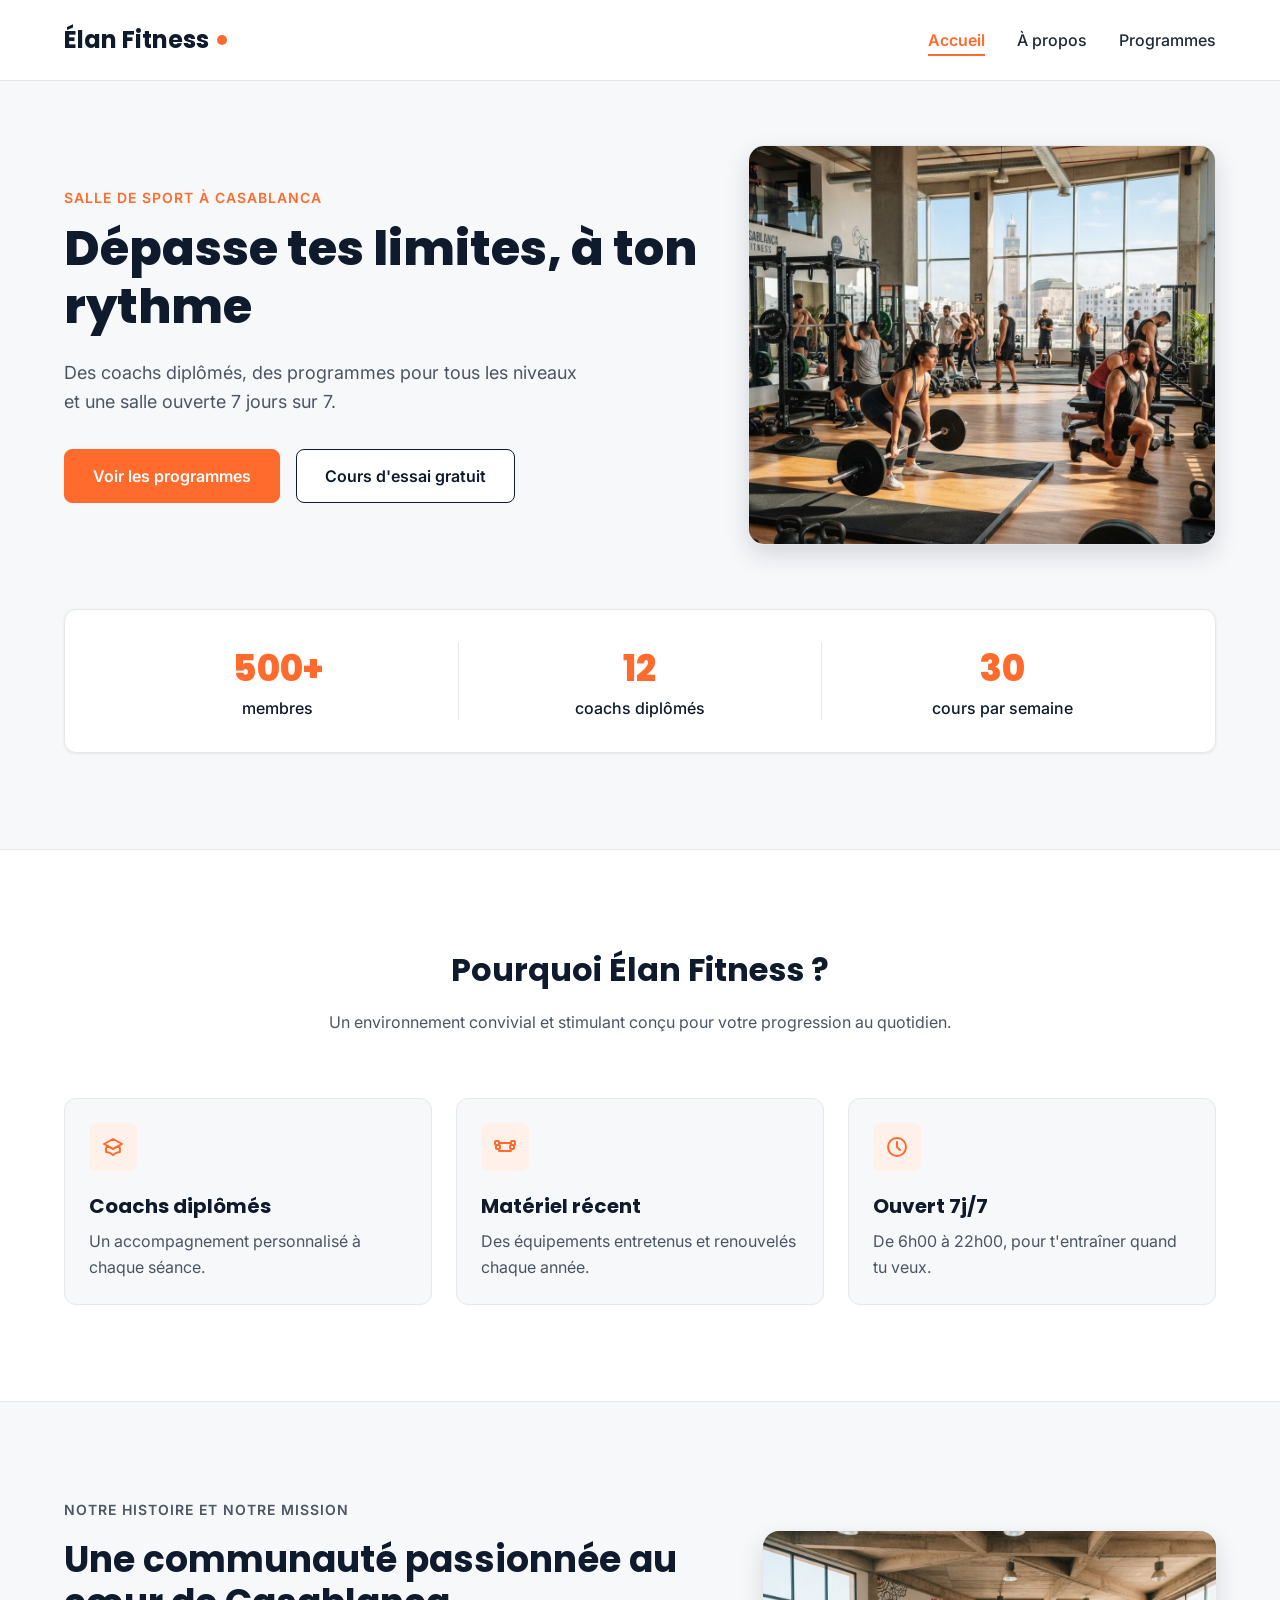
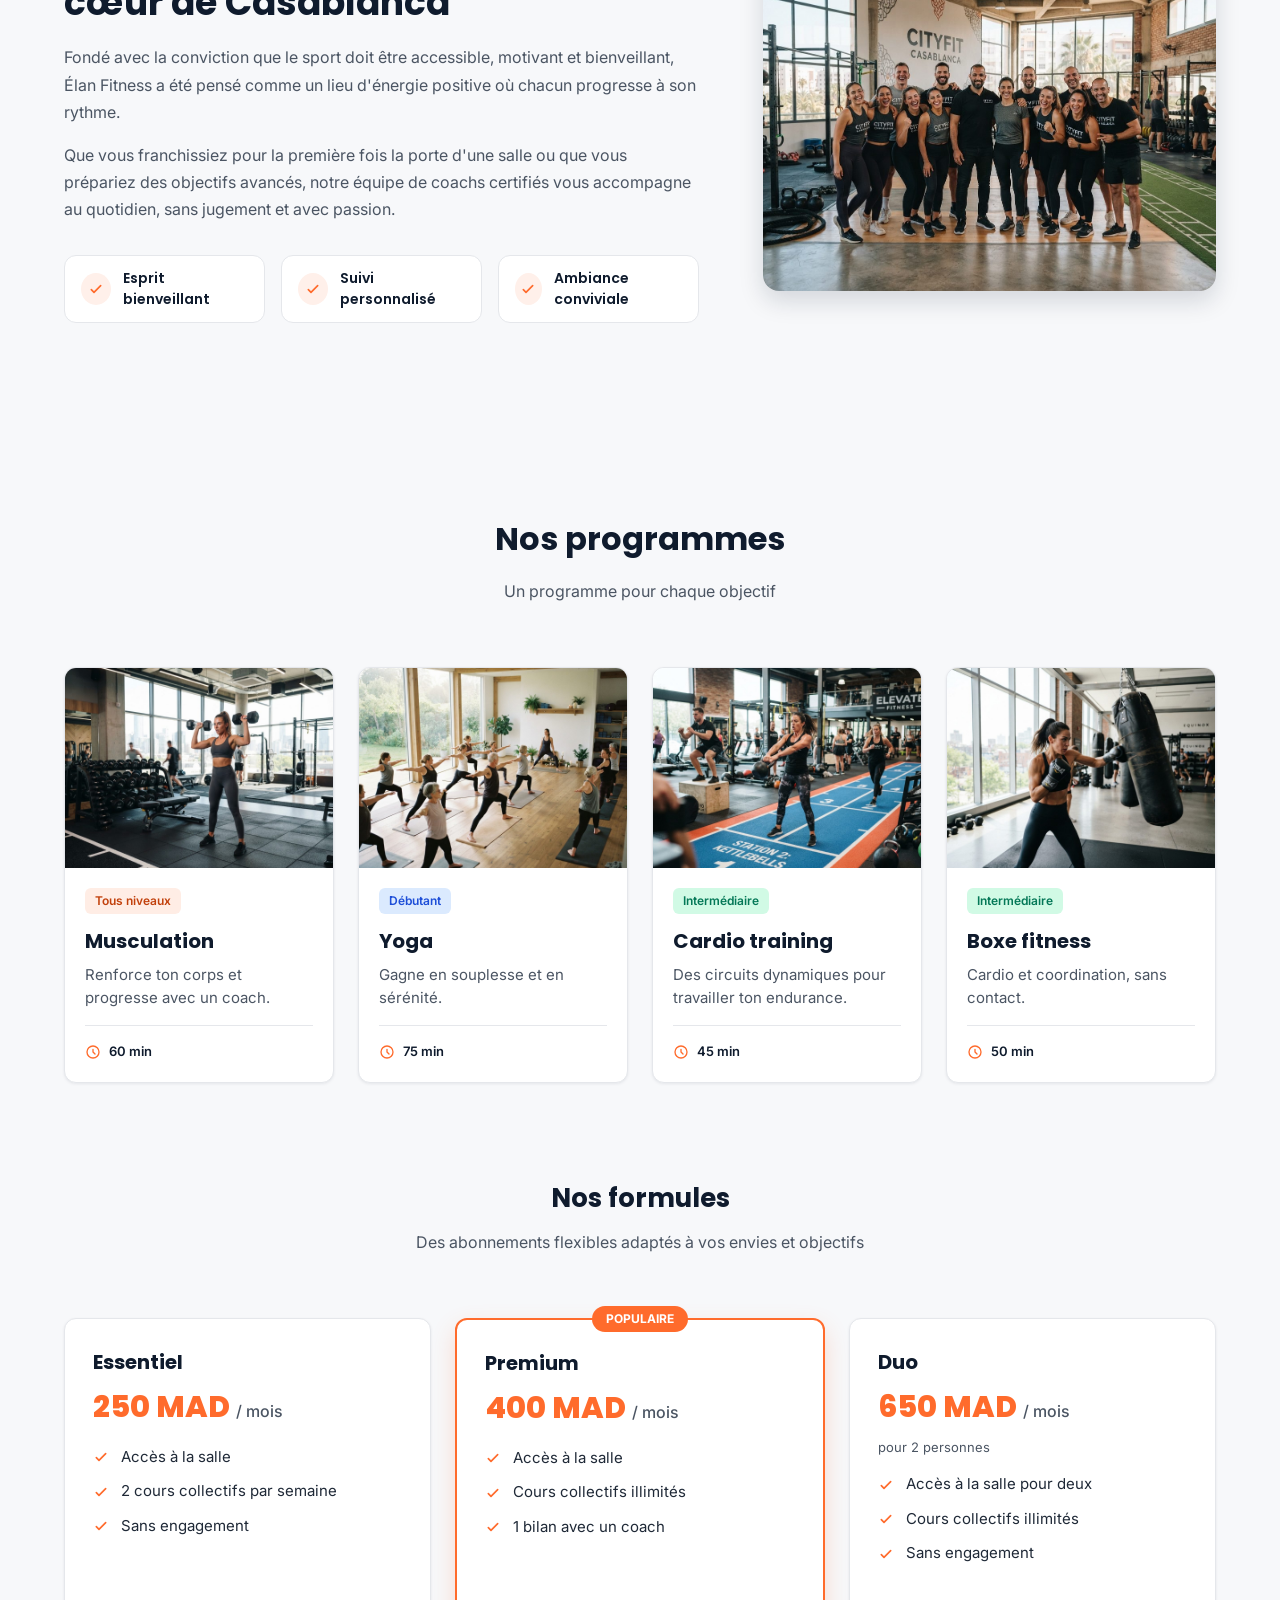
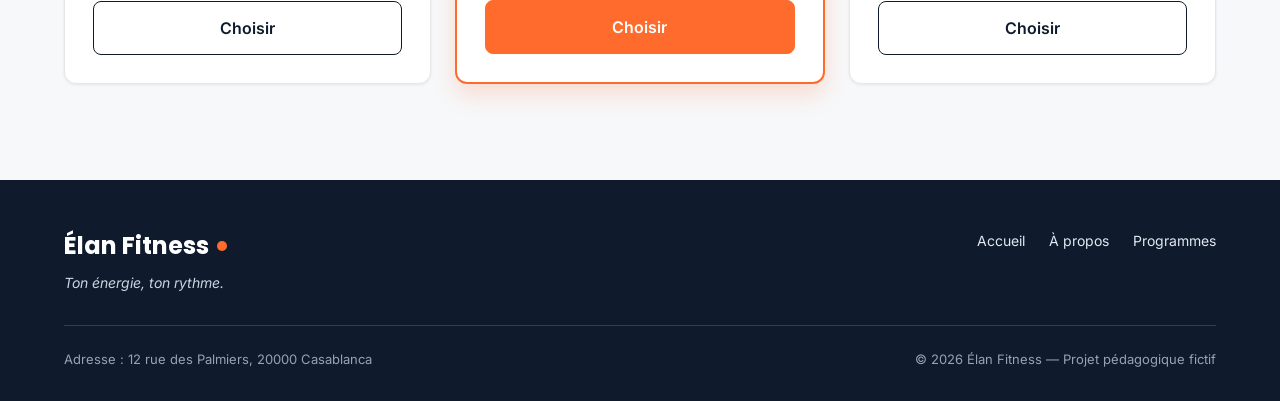
==== index.html @ d72ea2d3 "Initial commit" ====
<!DOCTYPE html>
<html lang="fr">
<head>
  <meta charset="UTF-8">
  <meta name="viewport" content="width=device-width, initial-scale=1">
  <meta name="description" content="Élan Fitness, salle de sport à Casablanca : musculation, yoga, cardio et boxe fitness avec des coachs diplômés. Réservez votre cours d'essai gratuit.">
  <title>Élan Fitness | Salle de sport à Casablanca</title>

  <link rel="preconnect" href="https://fonts.googleapis.com">
  <link rel="preconnect" href="https://fonts.gstatic.com" crossorigin>
  <link href="https://fonts.googleapis.com/css2?family=Inter:wght@400;500;600&family=Poppins:wght@600;700;800&display=swap" rel="stylesheet">

  <link rel="stylesheet" href="style.css">
</head>

<body>

  <header class="en-tete">
    <div class="conteneur en-tete-contenu">
      <a href="#accueil" class="logo">Élan Fitness</a>

      <nav aria-label="Navigation principale">
        <ul class="menu">
          <li><a href="#accueil" class="lien-actif">Accueil</a></li>
          <li><a href="#a-propos">À propos</a></li>
          <li><a href="#programmes">Programmes</a></li>
        </ul>
      </nav>
    </div>
  </header>

  <main>

    <section id="accueil" class="hero">
      <div class="conteneur">

        <div class="hero-contenu">
          <div class="hero-texte">
            <p class="sur-titre">Salle de sport à Casablanca</p>
            <h1>Dépasse tes limites, à ton rythme</h1>
            <p class="hero-description">
              Des coachs diplômés, des programmes pour tous les niveaux et une salle ouverte 7 jours sur 7.
            </p>
            <div class="boutons">
              <a href="#programmes" class="bouton bouton-principal">Voir les programmes</a>
              <a href="#contact" class="bouton bouton-secondaire">Cours d'essai gratuit</a>
            </div>
          </div>

          <img class="hero-image" src="img/hero.jpg" alt="Des personnes s'entraînent dans une salle de sport lumineuse à Casablanca">
        </div>

        <div class="chiffres">
          <div class="chiffre">
            <p class="chiffre-nombre">500+</p>
            <p>membres</p>
          </div>
          <div class="chiffre">
            <p class="chiffre-nombre">12</p>
            <p>coachs diplômés</p>
          </div>
          <div class="chiffre">
            <p class="chiffre-nombre">30</p>
            <p>cours par semaine</p>
          </div>
        </div>

      </div>
    </section>

    <section class="section section-blanche">
      <div class="conteneur">

        <div class="section-titre">
          <h2>Pourquoi Élan Fitness ?</h2>
          <p>Un environnement convivial et stimulant conçu pour votre progression au quotidien.</p>
        </div>

        <div class="cartes">
          <article class="carte carte-avantage">
            <div class="icone"><img src="img/icone-coach.svg" alt=""></div>
            <h3>Coachs diplômés</h3>
            <p>Un accompagnement personnalisé à chaque séance.</p>
          </article>

          <article class="carte carte-avantage">
            <div class="icone"><img src="img/icone-materiel.svg" alt=""></div>
            <h3>Matériel récent</h3>
            <p>Des équipements entretenus et renouvelés chaque année.</p>
          </article>

          <article class="carte carte-avantage">
            <div class="icone"><img src="img/icone-horloge.svg" alt=""></div>
            <h3>Ouvert 7j/7</h3>
            <p>De 6h00 à 22h00, pour t'entraîner quand tu veux.</p>
          </article>
        </div>

      </div>
    </section>

    <section id="a-propos" class="section">
      <div class="conteneur apropos-contenu">

        <div class="apropos-texte">
          <p class="sur-titre">Notre histoire et notre mission</p>
          <h2>Une communauté passionnée au cœur de Casablanca</h2>
          <p>
            Fondé avec la conviction que le sport doit être accessible, motivant et bienveillant,
            Élan Fitness a été pensé comme un lieu d'énergie positive où chacun progresse à son rythme.
          </p>
          <p>
            Que vous franchissiez pour la première fois la porte d'une salle ou que vous prépariez des
            objectifs avancés, notre équipe de coachs certifiés vous accompagne au quotidien, sans
            jugement et avec passion.
          </p>

          <ul class="valeurs">
            <li class="valeur">
              <div class="icone icone-petite"><img src="img/icone-check.svg" alt=""></div>
              <span>Esprit bienveillant</span>
            </li>
            <li class="valeur">
              <div class="icone icone-petite"><img src="img/icone-check.svg" alt=""></div>
              <span>Suivi personnalisé</span>
            </li>
            <li class="valeur">
              <div class="icone icone-petite"><img src="img/icone-check.svg" alt=""></div>
              <span>Ambiance conviviale</span>
            </li>
          </ul>
        </div>

        <img class="apropos-image" src="img/equipe.jpg" alt="L'équipe de coachs d'Élan Fitness réunie dans la salle">

      </div>
    </section>

    <section id="programmes" class="section">
      <div class="conteneur">

        <div class="section-titre">
          <h2>Nos programmes</h2>
          <p>Un programme pour chaque objectif</p>
        </div>

        <div class="cartes">

          <article class="carte carte-programme">
            <img src="img/musculation.jpg" alt="Une sportive soulève des haltères dans l'espace musculation">
            <div class="programme-corps">
              <span class="etiquette etiquette-orange">Tous niveaux</span>
              <h3>Musculation</h3>
              <p>Renforce ton corps et progresse avec un coach.</p>
              <p class="duree"><img src="img/icone-duree.svg" alt="">60 min</p>
            </div>
          </article>

          <article class="carte carte-programme">
            <img src="img/yoga.jpg" alt="Un groupe pratique le yoga sur des tapis dans une salle lumineuse">
            <div class="programme-corps">
              <span class="etiquette etiquette-bleue">Débutant</span>
              <h3>Yoga</h3>
              <p>Gagne en souplesse et en sérénité.</p>
              <p class="duree"><img src="img/icone-duree.svg" alt="">75 min</p>
            </div>
          </article>

          <article class="carte carte-programme">
            <img src="img/cardio.jpg" alt="Des sportifs suivent un circuit de cardio training avec des kettlebells">
            <div class="programme-corps">
              <span class="etiquette etiquette-verte">Intermédiaire</span>
              <h3>Cardio training</h3>
              <p>Des circuits dynamiques pour travailler ton endurance.</p>
              <p class="duree"><img src="img/icone-duree.svg" alt="">45 min</p>
            </div>
          </article>

          <article class="carte carte-programme">
            <img src="img/boxe.jpg" alt="Une sportive frappe un sac de frappe pendant un cours de boxe fitness">
            <div class="programme-corps">
              <span class="etiquette etiquette-verte">Intermédiaire</span>
              <h3>Boxe fitness</h3>
              <p>Cardio et coordination, sans contact.</p>
              <p class="duree"><img src="img/icone-duree.svg" alt="">50 min</p>
            </div>
          </article>

        </div>

        <div class="formules">

          <div class="section-titre">
            <h3>Nos formules</h3>
            <p>Des abonnements flexibles adaptés à vos envies et objectifs</p>
          </div>

          <div class="cartes">

            <article class="carte formule">
              <h4>Essentiel</h4>
              <p class="prix">250 MAD <span>/ mois</span></p>
              <ul class="formule-liste">
                <li>Accès à la salle</li>
                <li>2 cours collectifs par semaine</li>
                <li>Sans engagement</li>
              </ul>
              <a href="#contact" class="bouton bouton-secondaire">Choisir</a>
            </article>

            <article class="carte formule formule-populaire">
              <p class="badge-populaire">Populaire</p>
              <h4>Premium</h4>
              <p class="prix">400 MAD <span>/ mois</span></p>
              <ul class="formule-liste">
                <li>Accès à la salle</li>
                <li>Cours collectifs illimités</li>
                <li>1 bilan avec un coach</li>
              </ul>
              <a href="#contact" class="bouton bouton-principal">Choisir</a>
            </article>

            <article class="carte formule">
              <h4>Duo</h4>
              <p class="prix">650 MAD <span>/ mois</span></p>
              <p class="prix-note">pour 2 personnes</p>
              <ul class="formule-liste">
                <li>Accès à la salle pour deux</li>
                <li>Cours collectifs illimités</li>
                <li>Sans engagement</li>
              </ul>
              <a href="#contact" class="bouton bouton-secondaire">Choisir</a>
            </article>

          </div>
        </div>

      </div>
    </section>

  </main>

  <footer class="pied-de-page">
    <div class="conteneur">

      <div class="pied-haut">
        <div>
          <p class="logo logo-clair">Élan Fitness</p>
          <p class="slogan">Ton énergie, ton rythme.</p>
        </div>

        <nav aria-label="Navigation du pied de page">
          <ul class="menu menu-pied">
            <li><a href="#accueil">Accueil</a></li>
            <li><a href="#a-propos">À propos</a></li>
            <li><a href="#programmes">Programmes</a></li>
          </ul>
        </nav>
      </div>

      <div class="pied-bas">
        <p>Adresse : 12 rue des Palmiers, 20000 Casablanca</p>
        <p>&copy; 2026 Élan Fitness — Projet pédagogique fictif</p>
      </div>

    </div>
  </footer>

</body>
</html>
---- style.css ----
* {
  box-sizing: border-box;
  margin: 0;
  padding: 0;
}

html {
  scroll-behavior: smooth;
}

body {
  font-family: 'Inter', Arial, sans-serif;
  font-size: 16px;
  line-height: 1.5;
  color: #1F2937;
  background-color: #F7F8FA;
}

h1, h2, h3, h4 {
  font-family: 'Poppins', Arial, sans-serif;
  color: #0F1B2D;
}

a {
  color: inherit;
  text-decoration: none;
}

ul {
  list-style: none;
}

img {
  display: block;
  max-width: 100%;
}

a:focus-visible,
button:focus-visible {
  outline: 3px solid #FF6B2C;
  outline-offset: 2px;
}

.conteneur {
  width: 100%;
  max-width: 1200px;
  margin: 0 auto;
  padding: 0 24px;
}

.section {
  padding: 96px 0;
}

.section-blanche {
  background-color: #FFFFFF;
  border-top: 1px solid #E5E7EB;
  border-bottom: 1px solid #E5E7EB;
}

.section-titre {
  max-width: 640px;
  margin: 0 auto 64px;
  text-align: center;
}

.section-titre h2 {
  font-size: 32px;
  margin-bottom: 16px;
}

.section-titre h3 {
  font-size: 26px;
  margin-bottom: 12px;
}

.section-titre p {
  color: #4B5563;
}

.sur-titre {
  font-size: 14px;
  font-weight: 600;
  color: #FF6B2C;
  text-transform: uppercase;
  letter-spacing: 1px;
  margin-bottom: 12px;
}

.bouton {
  display: inline-block;
  padding: 14px 28px;
  border-radius: 8px;
  font-size: 16px;
  font-weight: 600;
  text-align: center;
  cursor: pointer;
}

.bouton-principal {
  background-color: #FF6B2C;
  border: 1px solid #FF6B2C;
  color: #FFFFFF;
}

.bouton-principal:hover {
  background-color: #F05817;
}

.bouton-secondaire {
  background-color: #FFFFFF;
  border: 1px solid #0F1B2D;
  color: #0F1B2D;
}

.bouton-secondaire:hover {
  background-color: #F3F4F6;
}

.cartes {
  display: flex;
  gap: 24px;
}

.carte {
  flex: 1;
  background-color: #FFFFFF;
  border: 1px solid #E5E7EB;
  border-radius: 12px;
  box-shadow: 0 1px 3px rgba(15, 27, 45, 0.08);
}

.icone {
  width: 48px;
  height: 48px;
  background-color: #FFF0EA;
  border-radius: 8px;
  display: flex;
  align-items: center;
  justify-content: center;
}

.icone img {
  width: 24px;
  height: 24px;
}

.icone-petite {
  width: 32px;
  height: 32px;
  border-radius: 50%;
}

.icone-petite img {
  width: 16px;
  height: 16px;
}

.en-tete {
  position: sticky;
  top: 0;
  z-index: 10;
  background-color: #FFFFFF;
  border-bottom: 1px solid #E5E7EB;
}

.en-tete-contenu {
  height: 80px;
  display: flex;
  align-items: center;
  justify-content: space-between;
}

.logo {
  display: flex;
  align-items: center;
  font-family: 'Poppins', Arial, sans-serif;
  font-size: 24px;
  font-weight: 700;
  color: #0F1B2D;
}

.logo::after {
  content: "";
  width: 10px;
  height: 10px;
  margin-left: 8px;
  background-color: #FF6B2C;
  border-radius: 50%;
}

.menu {
  display: flex;
  gap: 32px;
}

.menu a {
  font-weight: 500;
  padding-bottom: 4px;
  border-bottom: 2px solid transparent;
}

.menu a:hover {
  color: #FF6B2C;
}

.menu .lien-actif {
  color: #FF6B2C;
  font-weight: 600;
  border-bottom-color: #FF6B2C;
}

.hero {
  padding: 64px 0 96px;
}

.hero-contenu {
  display: flex;
  align-items: center;
  gap: 32px;
}

.hero-texte {
  flex: 7;
}

.hero-texte h1 {
  font-size: 48px;
  font-weight: 800;
  line-height: 1.2;
  margin-bottom: 24px;
}

.hero-description {
  max-width: 520px;
  font-size: 18px;
  line-height: 1.6;
  color: #4B5563;
  margin-bottom: 32px;
}

.boutons {
  display: flex;
  flex-wrap: wrap;
  gap: 16px;
}

.hero-image {
  flex: 5;
  min-width: 0;
  height: 400px;
  object-fit: cover;
  border-radius: 16px;
  border: 1px solid #E5E7EB;
  box-shadow: 0 10px 25px rgba(15, 27, 45, 0.15);
}

.chiffres {
  display: flex;
  margin-top: 64px;
  padding: 32px;
  background-color: #FFFFFF;
  border: 1px solid #E5E7EB;
  border-radius: 12px;
  box-shadow: 0 1px 3px rgba(15, 27, 45, 0.08);
}

.chiffre {
  flex: 1;
  text-align: center;
  font-weight: 500;
  color: #0F1B2D;
}

.chiffre + .chiffre {
  border-left: 1px solid #E5E7EB;
}

.chiffre-nombre {
  font-family: 'Poppins', Arial, sans-serif;
  font-size: 36px;
  font-weight: 800;
  color: #FF6B2C;
}

.carte-avantage {
  padding: 24px;
  background-color: #F7F8FA;
  box-shadow: none;
}

.carte-avantage .icone {
  margin-bottom: 20px;
}

.carte-avantage h3 {
  font-size: 20px;
  margin-bottom: 8px;
}

.carte-avantage p {
  color: #4B5563;
  line-height: 1.6;
}

.apropos-contenu {
  display: flex;
  align-items: center;
  gap: 64px;
}

.apropos-texte {
  flex: 7;
}

.apropos-texte h2 {
  font-size: 36px;
  line-height: 1.2;
  margin-bottom: 20px;
}

.apropos-texte p {
  color: #4B5563;
  line-height: 1.7;
  margin-bottom: 16px;
}

.valeurs {
  display: flex;
  gap: 16px;
  margin-top: 32px;
}

.valeur {
  flex: 1;
  display: flex;
  align-items: center;
  gap: 12px;
  padding: 12px 16px;
  background-color: #FFFFFF;
  border: 1px solid #E5E7EB;
  border-radius: 12px;
  font-family: 'Poppins', Arial, sans-serif;
  font-size: 14px;
  font-weight: 600;
  color: #0F1B2D;
}

.apropos-image {
  flex: 5;
  min-width: 0;
  height: 360px;
  object-fit: cover;
  border-radius: 16px;
  box-shadow: 0 10px 25px rgba(15, 27, 45, 0.15);
}

.carte-programme {
  display: flex;
  flex-direction: column;
  overflow: hidden;
}

.carte-programme > img {
  width: 100%;
  height: 200px;
  object-fit: cover;
}

.programme-corps {
  flex: 1;
  display: flex;
  flex-direction: column;
  padding: 20px;
}

.programme-corps h3 {
  font-size: 20px;
  margin-bottom: 8px;
}

.programme-corps p {
  font-size: 15px;
  color: #4B5563;
}

.etiquette {
  align-self: flex-start;
  padding: 4px 10px;
  margin-bottom: 12px;
  border-radius: 6px;
  font-size: 12px;
  font-weight: 600;
}

.etiquette-orange {
  background-color: #FFEDE5;
  color: #C2410C;
}

.etiquette-bleue {
  background-color: #DBEAFE;
  color: #1D4ED8;
}

.etiquette-verte {
  background-color: #D1FAE5;
  color: #047857;
}

.programme-corps .duree {
  display: flex;
  align-items: center;
  gap: 8px;
  margin-top: auto;
  padding-top: 16px;
  border-top: 1px solid #E5E7EB;
  font-size: 13px;
  font-weight: 600;
  color: #0F1B2D;
}

.programme-corps h3 + p {
  margin-bottom: 16px;
}

.duree img {
  width: 16px;
  height: 16px;
}

.formules {
  margin-top: 96px;
}

.formule {
  position: relative;
  display: flex;
  flex-direction: column;
  padding: 28px;
}

.formule h4 {
  font-size: 20px;
}

.prix {
  margin: 8px 0 16px;
  font-family: 'Poppins', Arial, sans-serif;
  font-size: 30px;
  font-weight: 800;
  color: #FF6B2C;
}

.prix span {
  font-family: 'Inter', Arial, sans-serif;
  font-size: 16px;
  font-weight: 500;
  color: #4B5563;
}

.prix-note {
  margin: -8px 0 16px;
  font-size: 13px;
  color: #4B5563;
}

.formule-liste {
  flex: 1;
  margin-bottom: 24px;
}

.formule-liste li {
  padding-left: 28px;
  margin-bottom: 12px;
  font-size: 15px;
  background-image: url('img/icone-check.svg');
  background-repeat: no-repeat;
  background-position: left center;
  background-size: 16px;
}

.formule .bouton {
  display: block;
}

.formule-populaire {
  border: 2px solid #FF6B2C;
  box-shadow: 0 10px 25px rgba(255, 107, 44, 0.2);
}

.badge-populaire {
  position: absolute;
  top: -14px;
  left: 50%;
  transform: translateX(-50%);
  padding: 4px 14px;
  background-color: #FF6B2C;
  border-radius: 999px;
  font-size: 12px;
  font-weight: 700;
  text-transform: uppercase;
  color: #FFFFFF;
}

.pied-de-page {
  padding: 48px 0 32px;
  background-color: #0F1B2D;
  color: #FFFFFF;
}

.pied-haut {
  display: flex;
  justify-content: space-between;
  align-items: flex-start;
  padding-bottom: 32px;
  border-bottom: 1px solid rgba(255, 255, 255, 0.15);
}

.logo-clair {
  color: #FFFFFF;
}

.slogan {
  margin-top: 8px;
  font-size: 14px;
  font-style: italic;
  color: #CBD5E1;
}

.menu-pied {
  gap: 24px;
}

.menu-pied a {
  font-size: 14px;
  font-weight: 400;
  color: #E2E8F0;
}

.pied-bas {
  display: flex;
  justify-content: space-between;
  margin-top: 24px;
  font-size: 13px;
  color: #94A3B8;
}
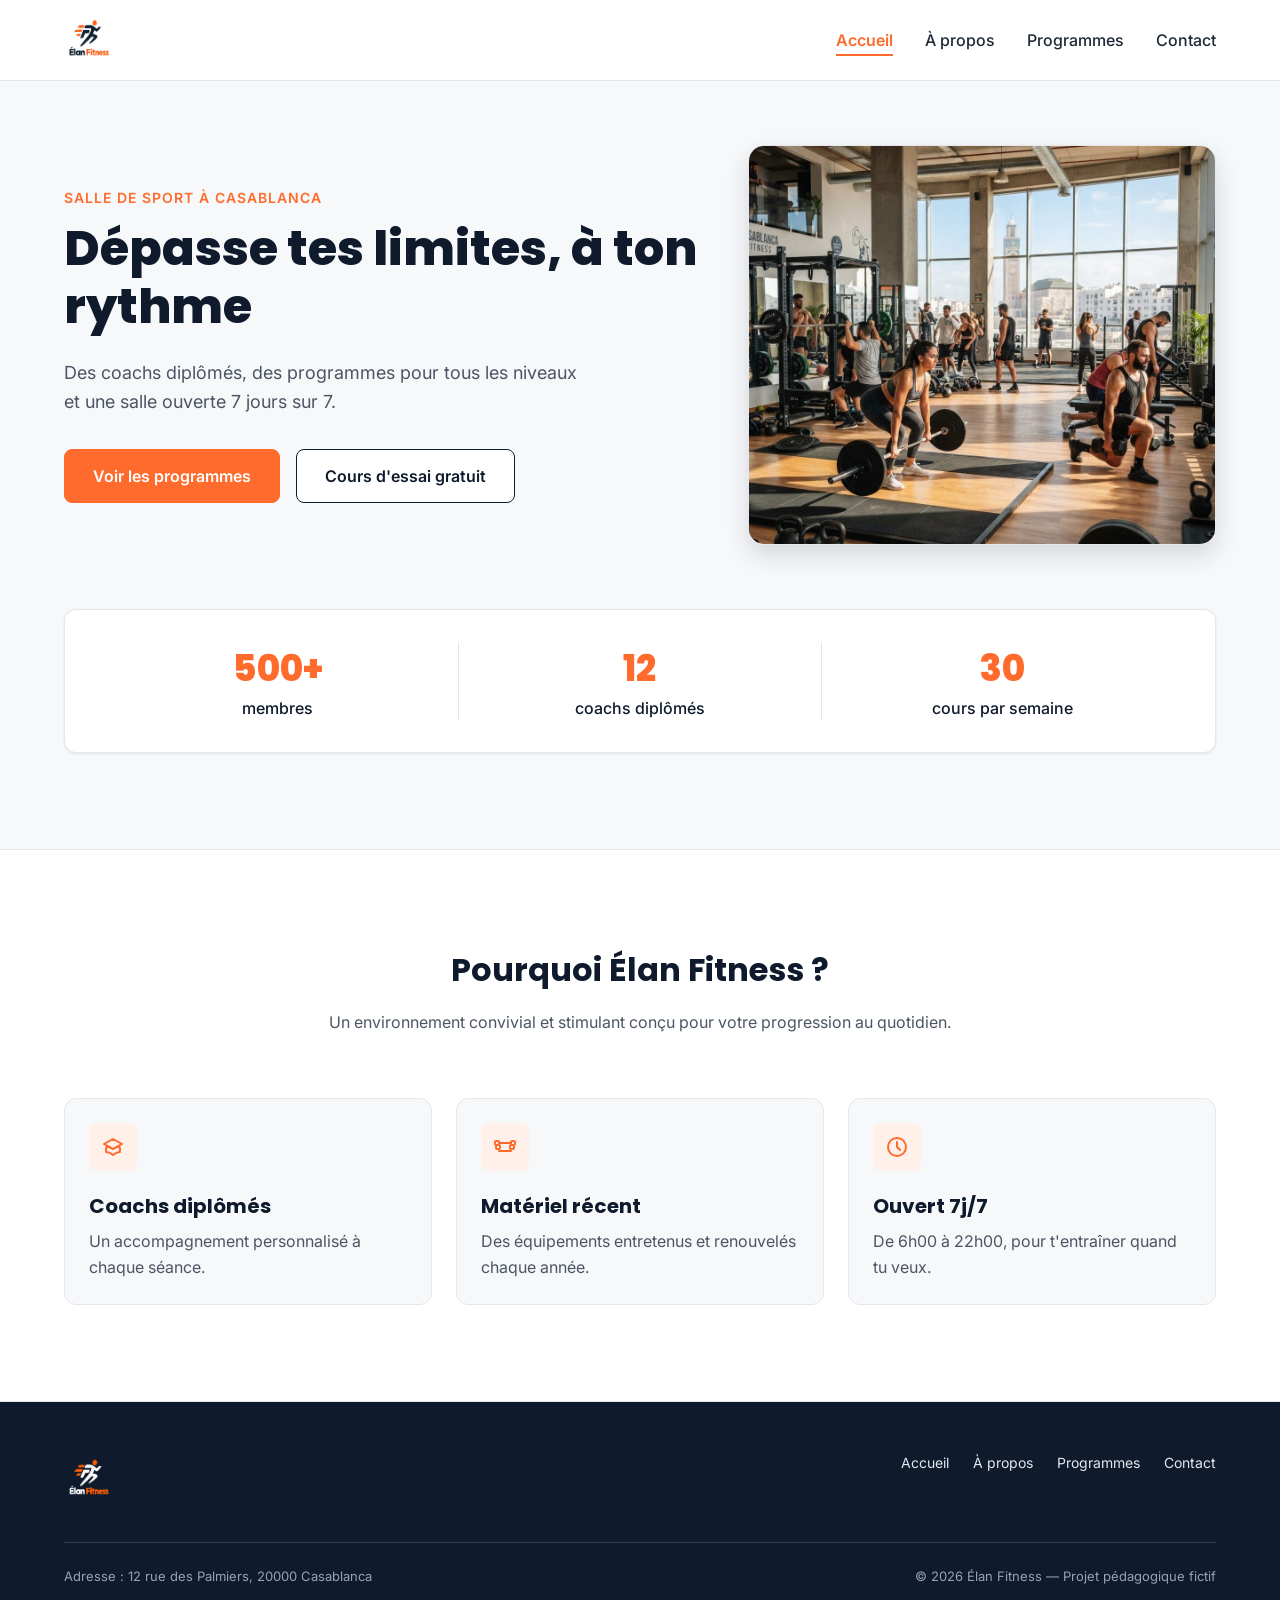
==== commit b21ccbd1: "rename contact to index" ====
--- a/index.html
+++ b/index.html
@@ -17,13 +17,15 @@
 
   <header class="en-tete">
     <div class="conteneur en-tete-contenu">
-      <a href="#accueil" class="logo">Élan Fitness</a>
+      <img src ='logo.png' alt='Logo Élan Fitness dynamique' class='logo logo1' >
 
       <nav aria-label="Navigation principale">
         <ul class="menu">
-          <li><a href="#accueil" class="lien-actif">Accueil</a></li>
-          <li><a href="#a-propos">À propos</a></li>
-          <li><a href="#programmes">Programmes</a></li>
+          <li><a href="index.html" class="lien-actif">Accueil</a></li>
+          <li><a href="apropos.html">À propos</a></li>
+          <li><a href="programmes.html">Programmes</a></li>
+          <li><a href="contact.html">Contact</a></li>
+
         </ul>
       </nav>
     </div>
@@ -42,8 +44,8 @@
               Des coachs diplômés, des programmes pour tous les niveaux et une salle ouverte 7 jours sur 7.
             </p>
             <div class="boutons">
-              <a href="#programmes" class="bouton bouton-principal">Voir les programmes</a>
-              <a href="#contact" class="bouton bouton-secondaire">Cours d'essai gratuit</a>
+              <a href="programmes.html" class="bouton bouton-principal">Voir les programmes</a>
+              <a href="contact.html" class="bouton bouton-secondaire">Cours d'essai gratuit</a>
             </div>
           </div>
 
@@ -66,7 +68,7 @@
         </div>
 
       </div>
-    </section>
+    </section> 
 
     <section class="section section-blanche">
       <div class="conteneur">
@@ -99,161 +101,24 @@
       </div>
     </section>
 
-    <section id="a-propos" class="section">
-      <div class="conteneur apropos-contenu">
 
-        <div class="apropos-texte">
-          <p class="sur-titre">Notre histoire et notre mission</p>
-          <h2>Une communauté passionnée au cœur de Casablanca</h2>
-          <p>
-            Fondé avec la conviction que le sport doit être accessible, motivant et bienveillant,
-            Élan Fitness a été pensé comme un lieu d'énergie positive où chacun progresse à son rythme.
-          </p>
-          <p>
-            Que vous franchissiez pour la première fois la porte d'une salle ou que vous prépariez des
-            objectifs avancés, notre équipe de coachs certifiés vous accompagne au quotidien, sans
-            jugement et avec passion.
-          </p>
 
-          <ul class="valeurs">
-            <li class="valeur">
-              <div class="icone icone-petite"><img src="img/icone-check.svg" alt=""></div>
-              <span>Esprit bienveillant</span>
-            </li>
-            <li class="valeur">
-              <div class="icone icone-petite"><img src="img/icone-check.svg" alt=""></div>
-              <span>Suivi personnalisé</span>
-            </li>
-            <li class="valeur">
-              <div class="icone icone-petite"><img src="img/icone-check.svg" alt=""></div>
-              <span>Ambiance conviviale</span>
-            </li>
-          </ul>
-        </div>
-
-        <img class="apropos-image" src="img/equipe.jpg" alt="L'équipe de coachs d'Élan Fitness réunie dans la salle">
-
-      </div>
-    </section>
-
-    <section id="programmes" class="section">
-      <div class="conteneur">
-
-        <div class="section-titre">
-          <h2>Nos programmes</h2>
-          <p>Un programme pour chaque objectif</p>
-        </div>
-
-        <div class="cartes">
-
-          <article class="carte carte-programme">
-            <img src="img/musculation.jpg" alt="Une sportive soulève des haltères dans l'espace musculation">
-            <div class="programme-corps">
-              <span class="etiquette etiquette-orange">Tous niveaux</span>
-              <h3>Musculation</h3>
-              <p>Renforce ton corps et progresse avec un coach.</p>
-              <p class="duree"><img src="img/icone-duree.svg" alt="">60 min</p>
-            </div>
-          </article>
-
-          <article class="carte carte-programme">
-            <img src="img/yoga.jpg" alt="Un groupe pratique le yoga sur des tapis dans une salle lumineuse">
-            <div class="programme-corps">
-              <span class="etiquette etiquette-bleue">Débutant</span>
-              <h3>Yoga</h3>
-              <p>Gagne en souplesse et en sérénité.</p>
-              <p class="duree"><img src="img/icone-duree.svg" alt="">75 min</p>
-            </div>
-          </article>
-
-          <article class="carte carte-programme">
-            <img src="img/cardio.jpg" alt="Des sportifs suivent un circuit de cardio training avec des kettlebells">
-            <div class="programme-corps">
-              <span class="etiquette etiquette-verte">Intermédiaire</span>
-              <h3>Cardio training</h3>
-              <p>Des circuits dynamiques pour travailler ton endurance.</p>
-              <p class="duree"><img src="img/icone-duree.svg" alt="">45 min</p>
-            </div>
-          </article>
-
-          <article class="carte carte-programme">
-            <img src="img/boxe.jpg" alt="Une sportive frappe un sac de frappe pendant un cours de boxe fitness">
-            <div class="programme-corps">
-              <span class="etiquette etiquette-verte">Intermédiaire</span>
-              <h3>Boxe fitness</h3>
-              <p>Cardio et coordination, sans contact.</p>
-              <p class="duree"><img src="img/icone-duree.svg" alt="">50 min</p>
-            </div>
-          </article>
-
-        </div>
-
-        <div class="formules">
-
-          <div class="section-titre">
-            <h3>Nos formules</h3>
-            <p>Des abonnements flexibles adaptés à vos envies et objectifs</p>
-          </div>
-
-          <div class="cartes">
-
-            <article class="carte formule">
-              <h4>Essentiel</h4>
-              <p class="prix">250 MAD <span>/ mois</span></p>
-              <ul class="formule-liste">
-                <li>Accès à la salle</li>
-                <li>2 cours collectifs par semaine</li>
-                <li>Sans engagement</li>
-              </ul>
-              <a href="#contact" class="bouton bouton-secondaire">Choisir</a>
-            </article>
-
-            <article class="carte formule formule-populaire">
-              <p class="badge-populaire">Populaire</p>
-              <h4>Premium</h4>
-              <p class="prix">400 MAD <span>/ mois</span></p>
-              <ul class="formule-liste">
-                <li>Accès à la salle</li>
-                <li>Cours collectifs illimités</li>
-                <li>1 bilan avec un coach</li>
-              </ul>
-              <a href="#contact" class="bouton bouton-principal">Choisir</a>
-            </article>
-
-            <article class="carte formule">
-              <h4>Duo</h4>
-              <p class="prix">650 MAD <span>/ mois</span></p>
-              <p class="prix-note">pour 2 personnes</p>
-              <ul class="formule-liste">
-                <li>Accès à la salle pour deux</li>
-                <li>Cours collectifs illimités</li>
-                <li>Sans engagement</li>
-              </ul>
-              <a href="#contact" class="bouton bouton-secondaire">Choisir</a>
-            </article>
-
-          </div>
-        </div>
-
-      </div>
-    </section>
-
+    
   </main>
 
   <footer class="pied-de-page">
     <div class="conteneur">
 
       <div class="pied-haut">
-        <div>
-          <p class="logo logo-clair">Élan Fitness</p>
-          <p class="slogan">Ton énergie, ton rythme.</p>
-        </div>
+       <img src="logo2.png" alt="Logo Élan Fitness" class="logo">
 
         <nav aria-label="Navigation du pied de page">
           <ul class="menu menu-pied">
-            <li><a href="#accueil">Accueil</a></li>
-            <li><a href="#a-propos">À propos</a></li>
-            <li><a href="#programmes">Programmes</a></li>
+            <li><a href="index.html">Accueil</a></li>
+            <li><a href="apropos.html">À propos</a></li>
+            <li><a href="programmes.html">Programmes</a></li>
+            <li><a href="contact.html">Contact</a></li>
+
           </ul>
         </nav>
       </div>
--- a/style.css
+++ b/style.css
@@ -1,23 +1,25 @@
 * {
   box-sizing: border-box;
   margin: 0;
-  padding: 0;
-}
+  padding: 0; 
+}
+/* supprimer les marges et paddings par defaut */
 
 html {
   scroll-behavior: smooth;
 }
-
+/* activer le scroll fluide   */
+ 
 body {
-  font-family: 'Inter', Arial, sans-serif;
-  font-size: 16px;
-  line-height: 1.5;
+  font-family: 'Inter', Arial, sans-serif; /* police  */
+  font-size: 16px; /* taiile */
+  line-height: 1.5; /* interligne */
   color: #1F2937;
   background-color: #F7F8FA;
 }
 
 h1, h2, h3, h4 {
-  font-family: 'Poppins', Arial, sans-serif;
+  font-family: 'Poppins', Arial, sans-serif; 
   color: #0F1B2D;
 }
 
@@ -31,14 +33,14 @@
 }
 
 img {
-  display: block;
-  max-width: 100%;
-}
-
-a:focus-visible,
+  display: block; /* prendre tout la largeur */
+  max-width: 100%; /* pour responsive */
+}
+
+a:focus-visible, /* lors dun focus un contour */
 button:focus-visible {
   outline: 3px solid #FF6B2C;
-  outline-offset: 2px;
+  outline-offset: 2px;/* contour offset c est a dir  */
 }
 
 .conteneur {
@@ -88,13 +90,13 @@
 }
 
 .bouton {
-  display: inline-block;
+  display: inline-block;/*pour que le bouton ne prenne pas toute la largeur */
   padding: 14px 28px;
   border-radius: 8px;
   font-size: 16px;
   font-weight: 600;
   text-align: center;
-  cursor: pointer;
+  cursor: pointer; 
 }
 
 .bouton-principal {
@@ -118,12 +120,12 @@
 }
 
 .cartes {
-  display: flex;
+  display: flex; /* pour les carte soit cote a cote */
   gap: 24px;
 }
 
 .carte {
-  flex: 1;
+  flex: 1;/* pour les cartes prennent la meme largeur */
   background-color: #FFFFFF;
   border: 1px solid #E5E7EB;
   border-radius: 12px;
@@ -157,9 +159,9 @@
 }
 
 .en-tete {
-  position: sticky;
+  position: sticky; /* pour rest navbar en haut meme si je scroll , fixy : fixe , absolute : selon son position , relative selon le pere */
   top: 0;
-  z-index: 10;
+  z-index: 10;/* pour ne se caache pas aucune */
   background-color: #FFFFFF;
   border-bottom: 1px solid #E5E7EB;
 }
@@ -167,26 +169,22 @@
 .en-tete-contenu {
   height: 80px;
   display: flex;
+  align-items: center;        /* Aligne verticalement (sur l'axe Y) */
+  justify-content: space-between; /* Distribue l'espace horizontalement (sur l'axe X) */
+}
+
+.logo {
+  display: flex;
   align-items: center;
-  justify-content: space-between;
-}
-
-.logo {
-  display: flex;
-  align-items: center;
-  font-family: 'Poppins', Arial, sans-serif;
-  font-size: 24px;
-  font-weight: 700;
-  color: #0F1B2D;
-}
-
-.logo::after {
-  content: "";
-  width: 10px;
-  height: 10px;
+  width:50px ;
+  height:60px ;
+}
+
+.logo1:hover { 
+  width: 70px;
+  height: 90px;
   margin-left: 8px;
-  background-color: #FF6B2C;
-  border-radius: 50%;
+  transition : all 0.3s ease-in-out ; 
 }
 
 .menu {
@@ -249,10 +247,10 @@
   flex: 5;
   min-width: 0;
   height: 400px;
-  object-fit: cover;
+  object-fit: cover;/*remplir cadre */
   border-radius: 16px;
   border: 1px solid #E5E7EB;
-  box-shadow: 0 10px 25px rgba(15, 27, 45, 0.15);
+  box-shadow: 0 10px 25px rgba(15, 27, 45, 0.15);/*pour ombre premier horizontale , vertical , flou , couleur*/
 }
 
 .chiffres {
@@ -516,18 +514,6 @@
   padding-bottom: 32px;
   border-bottom: 1px solid rgba(255, 255, 255, 0.15);
 }
-
-.logo-clair {
-  color: #FFFFFF;
-}
-
-.slogan {
-  margin-top: 8px;
-  font-size: 14px;
-  font-style: italic;
-  color: #CBD5E1;
-}
-
 .menu-pied {
   gap: 24px;
 }
@@ -545,3 +531,104 @@
   font-size: 13px;
   color: #94A3B8;
 }
+
+.contact {
+  display: flex;
+  justify-content: center;
+  gap: 100px;
+  margin: 70px auto;
+  padding: 0 20px;
+}
+
+.contact-form {
+  width: 500px;
+  background-color: white;
+  display: flex;
+  flex-direction: column;
+  border-radius: 15px;
+  padding: 30px;
+  box-shadow: 0 5px 20px rgba(0, 0, 0, 0.08);
+}
+
+.contact-form h2 {
+  margin-bottom: 25px;
+  text-align: center;
+  font-size: 30px;
+  color: #111;
+}
+.contact-form p {
+  margin-bottom: 25px;
+  color: #111;
+}
+
+.contact-form label {
+  margin-bottom: 7px;
+  font-size: 15px;
+  font-weight: 600;
+  color: #222;
+}
+
+.contact-form input,
+.contact-form textarea {
+  width: 100%;
+  box-sizing: border-box;
+  padding: 12px 14px;
+  margin-bottom: 18px;
+  border-radius: 8px;
+  border: 1px solid #e2e8f0;
+  font-size: 15px;
+  outline: none;
+}
+
+.contact-form textarea {
+  max-width:100% ;
+}
+
+.contact-form input:hover,
+.contact-form textarea:hover {
+  border-color: #ff5e00;
+  box-shadow: 0 0 5px rgba(255, 213, 0, 0.3);
+}
+
+.contact-form input:focus,
+.contact-form textarea:focus {
+  border-color: #f05817;
+  box-shadow: 0 0 0 3px rgba(240, 88, 23, 0.15);
+}
+
+.contact-form button {
+  margin-top: 5px;
+  padding: 13px 30px;
+  border: none;
+  border-radius: 8px;
+  background-color: #f05817;
+  color: white;
+  font-size: 16px;
+  cursor: pointer;
+}
+
+.contact-form button:hover {
+  background-color: #ff8800;
+}
+
+.localisation_description {
+  width: 500px;
+  display: flex;
+  flex-direction: column;
+  line-height: 30px;
+}
+
+.localisation_description h2 {
+  margin-top: 0;
+  margin-bottom: 10px;
+}
+
+.localisation_description p {
+  margin: 5px 0 15px;
+}
+
+.localisation_description iframe {
+  width: 100%;
+  height: 350px;
+  border-radius: 25px;
+}
